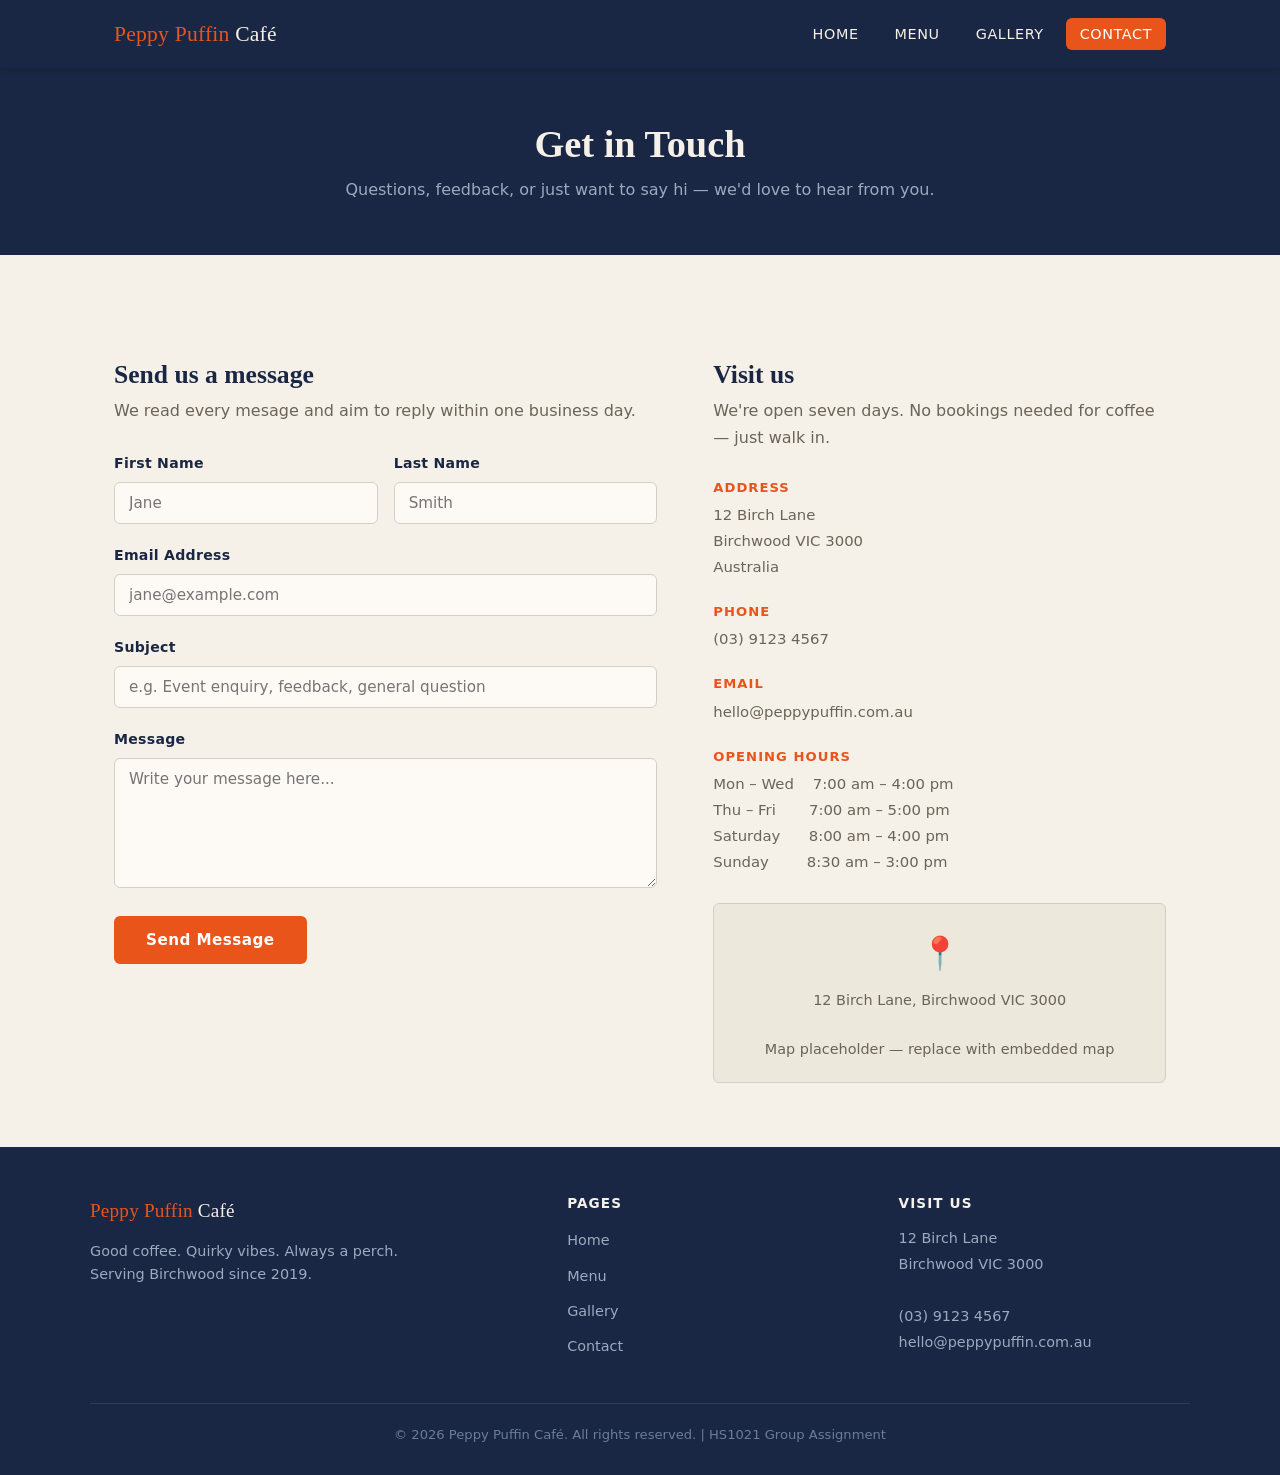
==== contact.html @ 03f6e47d "first commit" ====
<!DOCTYPE html>
<html lang="en">
<head>
    <meta charset="UTF-8">
    <meta name="viewport" content="width=device-width, initial-scale=1.0">
    <title>Contact — Peppy Puffin Café</title>
    <link rel="stylesheet" href="styles.css">
</head>
<body>

    <header>
        <div class="header-inner">
            <a href="index.html" class="logo"><span>Peppy Puffin</span> Café</a>
            <nav>
                <ul>
                    <li><a href="index.html">Home</a></li>
                    <li><a href="menu.html">Menu</a></li>
                    <li><a href="gallery.html">Gallery</a></li>
                    <li><a href="contact.html" class="active">Contact</a></li>
                </ul>
            </nav>
        </div>
    </header>

    <main>

        <section class="page-banner">
            <h1>Get in Touch</h1>
            <p>Questions, feedback, or just want to say hi — we'd love to hear from you.</p>
        </section>

        <section class="contact-section">
            <div class="container">
                <div class="contact-grid">

                    <div class="contact-form">
                        <h2>Send us a message</h2>
                        <p class="form-intro">We read every mesage and aim to reply within one business day.</p>

                        <form action="#" method="post" novalidate>

                            <div class="form-row">
                                <div class="form-group">
                                    <label for="fname">First Name</label>
                                    <input type="text" id="fname" name="first_name" placeholder="Jane" required>
                                </div>
                                <div class="form-group">
                                    <label for="lname">Last Name</label>
                                    <input type="text" id="lname" name="last_name" placeholder="Smith" required>
                                </div>
                            </div>

                            <div class="form-group">
                                <label for="email">Email Address</label>
                                <input type="email" id="email" name="email" placeholder="jane@example.com" required>
                            </div>

                            <div class="form-group">
                                <label for="subj">Subject</label>
                                <input type="text" id="subj" name="subject" placeholder="e.g. Event enquiry, feedback, general question">
                            </div>

                            <div class="form-group">
                                <label for="msg">Message</label>
                                <textarea id="msg" name="message" placeholder="Write your message here..." required></textarea>
                            </div>

                            <button type="submit" class="btn btn-primary">Send Message</button>

                        </form>
                    </div>

                    <div class="contact-info">
                        <h2>Visit us</h2>
                        <p class="info-intro">We're open seven days. No bookings needed for coffee — just walk in.</p>

                        <div class="info-block">
                            <h3>Address</h3>
                            <address>
                                12 Birch Lane<br>
                                Birchwood VIC 3000<br>
                                Australia
                            </address>
                        </div>

                        <div class="info-block">
                            <h3>Phone</h3>
                            <p>(03) 9123 4567</p>
                        </div>

                        <div class="info-block">
                            <h3>Email</h3>
                            <p>hello@peppypuffin.com.au</p>
                        </div>

                        <div class="info-block">
                            <h3>Opening Hours</h3>
                            <p>
                                Mon – Wed &nbsp;&nbsp; 7:00 am – 4:00 pm<br>
                                Thu – Fri &nbsp;&nbsp;&nbsp;&nbsp;&nbsp; 7:00 am – 5:00 pm<br>
                                Saturday &nbsp;&nbsp;&nbsp;&nbsp; 8:00 am – 4:00 pm<br>
                                Sunday &nbsp;&nbsp;&nbsp;&nbsp;&nbsp;&nbsp; 8:30 am – 3:00 pm
                            </p>
                        </div>

                        <div class="map-placeholder">
                            <span>📍</span>
                            <p>12 Birch Lane, Birchwood VIC 3000</p>
                            <p>Map placeholder — replace with embedded map</p>
                        </div>

                    </div>

                </div>
            </div>
        </section>

    </main>

    <footer>
        <div class="footer-inner">
            <div class="footer-brand">
                <a href="index.html" class="logo"><span>Peppy Puffin</span> Café</a>
                <p>Good coffee. Quirky vibes. Always a perch.<br>
                Serving Birchwood since 2019.</p>
            </div>
            <div class="footer-col">
                <h3>Pages</h3>
                <ul>
                    <li><a href="index.html">Home</a></li>
                    <li><a href="menu.html">Menu</a></li>
                    <li><a href="gallery.html">Gallery</a></li>
                    <li><a href="contact.html">Contact</a></li>
                </ul>
            </div>
            <div class="footer-col">
                <h3>Visit Us</h3>
                <address>
                    12 Birch Lane<br>
                    Birchwood VIC 3000<br>
                    <br>
                    (03) 9123 4567<br>
                    hello@peppypuffin.com.au
                </address>
            </div>
        </div>
        <div class="footer-bottom">
            <p>&copy; 2026 Peppy Puffin Café. All rights reserved. | HS1021 Group Assignment</p>
        </div>
    </footer>

</body>
</html>
---- styles.css ----
:root {
    --navy:      #1a2744;
    --cream:     #f5f0e8;
    --orange:    #e8541a;
    --sand:      #ede8dc;
    --offwhite:  #fdfaf5;
    --text:      #2c2c2c;
    --text-muted:#6b6458;
    --border:    #d4cfc6;

    --font-heading: Georgia, 'Times New Roman', serif;
    --font-body:    system-ui, -apple-system, Segoe UI, sans-serif;

    --max-width: 1100px;
    --section-pad: 64px 24px;
    --radius: 6px;
}

*, *::before, *::after {
    box-sizing: border-box;
    margin: 0;
    padding: 0;
}

html {
    scroll-behavior: smooth;
}

body {
    font-family: var(--font-body);
    font-size: 1rem;
    line-height: 1.7;
    color: var(--text);
    background-color: var(--cream);
}

img {
    display: block;
    max-width: 100%;
    height: auto;
}

ul {
    list-style: none;
}

a {
    color: var(--orange);
    text-decoration: none;
}

a:hover {
    text-decoration: underline;
}

h1, h2, h3, h4 {
    font-family: var(--font-heading);
    color: var(--navy);
    line-height: 1.25;
}

h1 { font-size: 2.6rem; }
h2 { font-size: 2rem; }
h3 { font-size: 1.4rem; }
h4 { font-size: 1.1rem; }

p {
    margin-bottom: 1rem;
}

p:last-child {
    margin-bottom: 0;
}

.container {
    max-width: var(--max-width);
    margin: 0 auto;
    padding: 0 24px;
}

.section-title {
    font-size: 1.9rem;
    margin-bottom: 8px;
}

.section-subtitle {
    color: var(--text-muted);
    font-size: 1.05rem;
    margin-bottom: 40px;
}

.btn {
    display: inline-block;
    padding: 13px 30px;
    border-radius: var(--radius);
    font-family: var(--font-body);
    font-size: 0.95rem;
    font-weight: 600;
    letter-spacing: 0.03em;
    cursor: pointer;
    border: 2px solid transparent;
    transition: background-color 0.2s, color 0.2s, border-color 0.2s;
    text-decoration: none;
}

.btn-primary {
    background-color: var(--orange);
    color: #fff;
    border-color: var(--orange);
}

.btn-primary:hover {
    background-color: #c94614;
    border-color: #c9461a;
    text-decoration: none;
}

.btn-outline {
    background-color: transparent;
    color: var(--navy);
    border-color: var(--navy);
}

.btn-outline:hover {
    background-color: var(--navy);
    color: #fff;
    text-decoration: none;
}

header {
    background-color: var(--navy);
    position: sticky;
    top: 0;
    z-index: 100;
    box-shadow: 0 2px 8px rgba(0,0,0,0.18);
}

.header-inner {
    max-width: var(--max-width);
    margin: 0 auto;
    padding: 0 24px;
    display: flex;
    align-items: center;
    justify-content: space-between;
    height: 68px;
}

.logo {
    font-family: var(--font-heading);
    font-size: 1.35rem;
    color: var(--cream);
    text-decoration: none;
    letter-spacing: 0.01em;
}

.logo span {
    color: var(--orange);
}

nav ul {
    display: flex;
    gap: 8px;
}

nav ul li a {
    color: var(--cream);
    padding: 8px 14px;
    border-radius: var(--radius);
    font-size: 0.9rem;
    font-weight: 500;
    letter-spacing: 0.04em;
    text-transform: uppercase;
    text-decoration: none;
    transition: background-color 0.2s, color 0.2s;
}

nav ul li a:hover,
nav ul li a.active {
    background-color: var(--orange);
    color: #fff;
}

footer {
    background-color: var(--navy);
    color: #b8c4d8;
    padding: 48px 24px 28px;
}

.footer-inner {
    max-width: var(--max-width);
    margin: 0 auto;
    display: grid;
    grid-template-columns: 1.5fr 1fr 1fr;
    gap: 40px;
    padding-bottom: 36px;
    border-bottom: 1px solid rgba(255,255,255,0.1);
}

.footer-brand .logo {
    display: inline-block;
    margin-bottom: 12px;
    font-size: 1.2rem;
}

.footer-brand p {
    font-size: 0.9rem;
    line-height: 1.6;
    color: #9aaabf;
    margin-bottom: 0;
}

.footer-col h3 {
    color: var(--cream);
    font-size: 0.85rem;
    text-transform: uppercase;
    letter-spacing: 0.08em;
    margin-bottom: 14px;
    font-family: var(--font-body);
}

.footer-col ul li {
    margin-bottom: 8px;
}

.footer-col ul li a {
    color: #9aaabf;
    font-size: 0.9rem;
    transition: color 0.2s;
}

.footer-col ul li a:hover {
    color: var(--orange);
    text-decoration: none;
}

.footer-col address {
    font-style: normal;
    font-size: 0.9rem;
    color: #9aaabf;
    line-height: 1.8;
}

.footer-bottom {
    max-width: var(--max-width);
    margin: 0 auto;
    padding-top: 20px;
    font-size: 0.82rem;
    color: #6b7d96;
    text-align: center;
}

.hero {
    background-color: var(--navy);
    background-image: url('images/hero.jpg');
    background-size: cover;
    background-position: center;
    position: relative;
    min-height: 520px;
    display: flex;
    align-items: center;
}

.hero::before {
    content: '';
    position: absolute;
    inset: 0;
    background: linear-gradient(to right, rgba(26,39,68,0.88) 45%, rgba(26,39,68,0.3));
}

.hero-content {
    position: relative;
    max-width: var(--max-width);
    margin: 0 auto;
    padding: 80px 24px;
    max-width: 580px;
    padding-left: 24px;
}

.hero > .hero-content {
    width: 100%;
    max-width: var(--max-width);
    margin: 0 auto;
}

.hero-text {
    max-width: 500px;
}

.hero-eyebrow {
    display: inline-block;
    font-size: 0.8rem;
    font-weight: 700;
    letter-spacing: 0.12em;
    text-transform: uppercase;
    color: var(--orange);
    margin-bottom: 16px;
}

.hero h1 {
    color: #fff;
    font-size: 3rem;
    margin-bottom: 16px;
    line-height: 1.15;
}

.hero p {
    color: #ccd6e8;
    font-size: 1.1rem;
    margin-bottom: 32px;
    line-height: 1.65;
}

.hero-actions {
    display: flex;
    gap: 14px;
    flex-wrap: wrap;
}

.features {
    padding: var(--section-pad);
    background-color: var(--offwhite);
}

.features .container {
    text-align: center;
}

.features-grid {
    display: grid;
    grid-template-columns: repeat(3, 1fr);
    gap: 28px;
    margin-top: 40px;
}

.feature-card {
    background-color: var(--cream);
    border: 1px solid var(--border);
    border-radius: var(--radius);
    padding: 36px 28px;
    text-align: center;
    transition: transform 0.2s, box-shadow 0.2s;
}

.feature-card:hover {
    transform: translateY(-4px);
    box-shadow: 0 8px 24px rgba(26,39,68,0.1);
}

.feature-icon {
    font-size: 2.4rem;
    margin-bottom: 16px;
    display: block;
}

.feature-card h3 {
    margin-bottom: 10px;
    font-size: 1.2rem;
}

.feature-card p {
    color: var(--text-muted);
    font-size: 0.95rem;
    margin-bottom: 0;
}

.about {
    padding: var(--section-pad);
    background-color: var(--cream);
}

.about-grid {
    display: grid;
    grid-template-columns: 1.2fr 1fr;
    gap: 60px;
    align-items: start;
}

.about-text h2 {
    margin-bottom: 20px;
}

.about-text p {
    color: var(--text-muted);
    line-height: 1.8;
}

.hours-box {
    background-color: var(--sand);
    border-radius: var(--radius);
    padding: 32px;
    border: 1px solid var(--border);
}

.hours-box h3 {
    margin-bottom: 20px;
    font-size: 1.2rem;
}

.hours-table {
    width: 100%;
    border-collapse: collapse;
}

.hours-table tr {
    border-bottom: 1px solid var(--border);
}

.hours-table tr:last-child {
    border-bottom: none;
}

.hours-table td {
    padding: 9px 0;
    font-size: 0.92rem;
}

.hours-table td:last-child {
    text-align: right;
    color: var(--text-muted);
}

.hours-table .today td {
    font-weight: 600;
    color: var(--navy);
}

.cta-banner {
    background-color: var(--orange);
    padding: 56px 24px;
    text-align: center;
}

.cta-banner h2 {
    color: #fff;
    font-size: 2rem;
    margin-bottom: 10px;
}

.cta-banner p {
    color: rgba(255,255,255,0.88);
    font-size: 1.05rem;
    margin-bottom: 28px;
}

.cta-banner .btn-outline {
    color: #fff;
    border-color: #fff;
}

.cta-banner .btn-outline:hover {
    background-color: #fff;
    color: var(--orange);
}

.page-banner {
    background-color: var(--navy);
    padding: 52px 24px;
    text-align: center;
}

.page-banner h1 {
    color: var(--cream);
    font-size: 2.4rem;
    margin-bottom: 8px;
}

.page-banner p {
    color: #9aaabf;
    font-size: 1rem;
    margin-bottom: 0;
}

.menu-section {
    padding: var(--section-pad);
}

.menu-section:nth-child(odd) {
    background-color: var(--offwhite);
}

.menu-section:nth-child(even) {
    background-color: var(--cream);
}

.menu-categories {
    display: grid;
    grid-template-columns: repeat(2, 1fr);
    gap: 32px;
    margin-top: 40px;
}

.menu-category {
    background-color: var(--sand);
    border-radius: var(--radius);
    padding: 28px;
    border: 1px solid var(--border);
}

.menu-category h3 {
    font-size: 1.15rem;
    margin-bottom: 6px;
    color: var(--navy);
}

.menu-category .category-desc {
    font-size: 0.85rem;
    color: var(--text-muted);
    margin-bottom: 18px;
    border-bottom: 1px solid var(--border);
    padding-bottom: 14px;
}

.menu-item {
    display: flex;
    justify-content: space-between;
    align-items: baseline;
    padding: 8px 0;
    border-bottom: 1px dotted var(--border);
    font-size: 0.93rem;
}

.menu-item:last-child {
    border-bottom: none;
}

.item-name {
    color: var(--text);
    font-weight: 500;
}

.item-note {
    display: block;
    font-size: 0.8rem;
    color: var(--text-muted);
    font-weight: 400;
}

.menu-subheading {
    margin-top: 24px;
    margin-bottom: 6px;
    font-size: 1rem;
}

.item-price {
    color: var(--orange);
    font-weight: 600;
    white-space: nowrap;
    margin-left: 12px;
}

.gallery-section {
    padding: var(--section-pad);
    background-color: var(--cream);
}

.gallery-grid {
    display: grid;
    grid-template-columns: repeat(3, 1fr);
    gap: 20px;
    margin-top: 40px;
}

.gallery-grid figure {
    border-radius: var(--radius);
    overflow: hidden;
    background-color: var(--sand);
    border: 1px solid var(--border);
}

.gallery-grid figure img {
    width: 100%;
    height: 220px;
    object-fit: cover;
    transition: transform 0.3s;
}

.gallery-grid figure:hover img {
    transform: scale(1.04);
}

.gallery-grid figcaption {
    padding: 10px 14px;
    font-size: 0.85rem;
    color: var(--text-muted);
}

.contact-section {
    padding: var(--section-pad);
    background-color: var(--cream);
}

.contact-grid {
    display: grid;
    grid-template-columns: 1.2fr 1fr;
    gap: 56px;
    margin-top: 40px;
    align-items: start;
}

.contact-form h2 {
    font-size: 1.6rem;
    margin-bottom: 6px;
}

.contact-form .form-intro {
    color: var(--text-muted);
    margin-bottom: 28px;
}

.form-group {
    margin-bottom: 20px;
}

.form-group label {
    display: block;
    font-size: 0.88rem;
    font-weight: 600;
    color: var(--navy);
    margin-bottom: 6px;
    letter-spacing: 0.02em;
}

.form-group input,
.form-group textarea,
.form-group select {
    width: 100%;
    padding: 11px 14px;
    border: 1px solid var(--border);
    border-radius: var(--radius);
    background-color: var(--offwhite);
    font-family: var(--font-body);
    font-size: 0.95rem;
    color: var(--text);
    transition: border-color 0.2s, box-shadow 0.2s;
}

.form-group input:focus,
.form-group textarea:focus,
.form-group select:focus {
    outline: none;
    border-color: var(--orange);
    box-shadow: 0 0 0 3px rgba(232,84,26,0.12);
}

.form-group textarea {
    height: 130px;
    resize: vertical;
}

.form-row {
    display: grid;
    grid-template-columns: 1fr 1fr;
    gap: 16px;
}

.contact-info h2 {
    font-size: 1.6rem;
    margin-bottom: 6px;
}

.contact-info .info-intro {
    color: var(--text-muted);
    margin-bottom: 28px;
}

.info-block {
    margin-bottom: 24px;
}

.info-block h3 {
    font-size: 0.82rem;
    text-transform: uppercase;
    letter-spacing: 0.08em;
    color: var(--orange);
    font-family: var(--font-body);
    font-weight: 700;
    margin-bottom: 6px;
}

.info-block p,
.info-block address {
    font-style: normal;
    font-size: 0.93rem;
    color: var(--text-muted);
    line-height: 1.75;
    margin-bottom: 0;
}

.map-placeholder {
    margin-top: 28px;
    background-color: var(--sand);
    border: 1px solid var(--border);
    border-radius: var(--radius);
    height: 180px;
    display: flex;
    flex-direction: column;
    align-items: center;
    justify-content: center;
    color: var(--text-muted);
    font-size: 0.9rem;
    gap: 8px;
}

.map-placeholder span {
    font-size: 2rem;
}

@media (max-width: 900px) {

    .features-grid {
        grid-template-columns: 1fr 1fr;
    }

    .menu-categories {
        grid-template-columns: 1fr;
    }

    .gallery-grid {
        grid-template-columns: repeat(2, 1fr);
    }

    .footer-inner {
        grid-template-columns: 1fr 1fr;
    }

    .footer-brand {
        grid-column: 1 / -1;
    }

    .about-grid {
        grid-template-columns: 1fr;
        gap: 36px;
    }

    .contact-grid {
        grid-template-columns: 1fr;
        gap: 40px;
    }
}

@media (max-width: 640px) {

    h1 { font-size: 2rem; }
    h2 { font-size: 1.6rem; }

    .hero h1 { font-size: 2.2rem; }

    :root {
        --section-pad: 40px 16px;
    }

    .header-inner {
        flex-direction: column;
        height: auto;
        padding: 14px 16px;
        gap: 10px;
    }

    nav ul {
        flex-wrap: wrap;
        justify-content: center;
        gap: 4px;
    }

    nav ul li a {
        font-size: 0.8rem;
        padding: 6px 10px;
    }

    .hero-content {
        padding: 60px 16px;
    }

    .hero-actions {
        flex-direction: column;
    }

    .hero-actions .btn {
        text-align: center;
    }

    .features-grid {
        grid-template-columns: 1fr;
    }

    .gallery-grid {
        grid-template-columns: 1fr;
    }

    .footer-inner {
        grid-template-columns: 1fr;
        gap: 28px;
    }

    .form-row {
        grid-template-columns: 1fr;
    }

    .page-banner h1 {
        font-size: 1.8rem;
    }
}
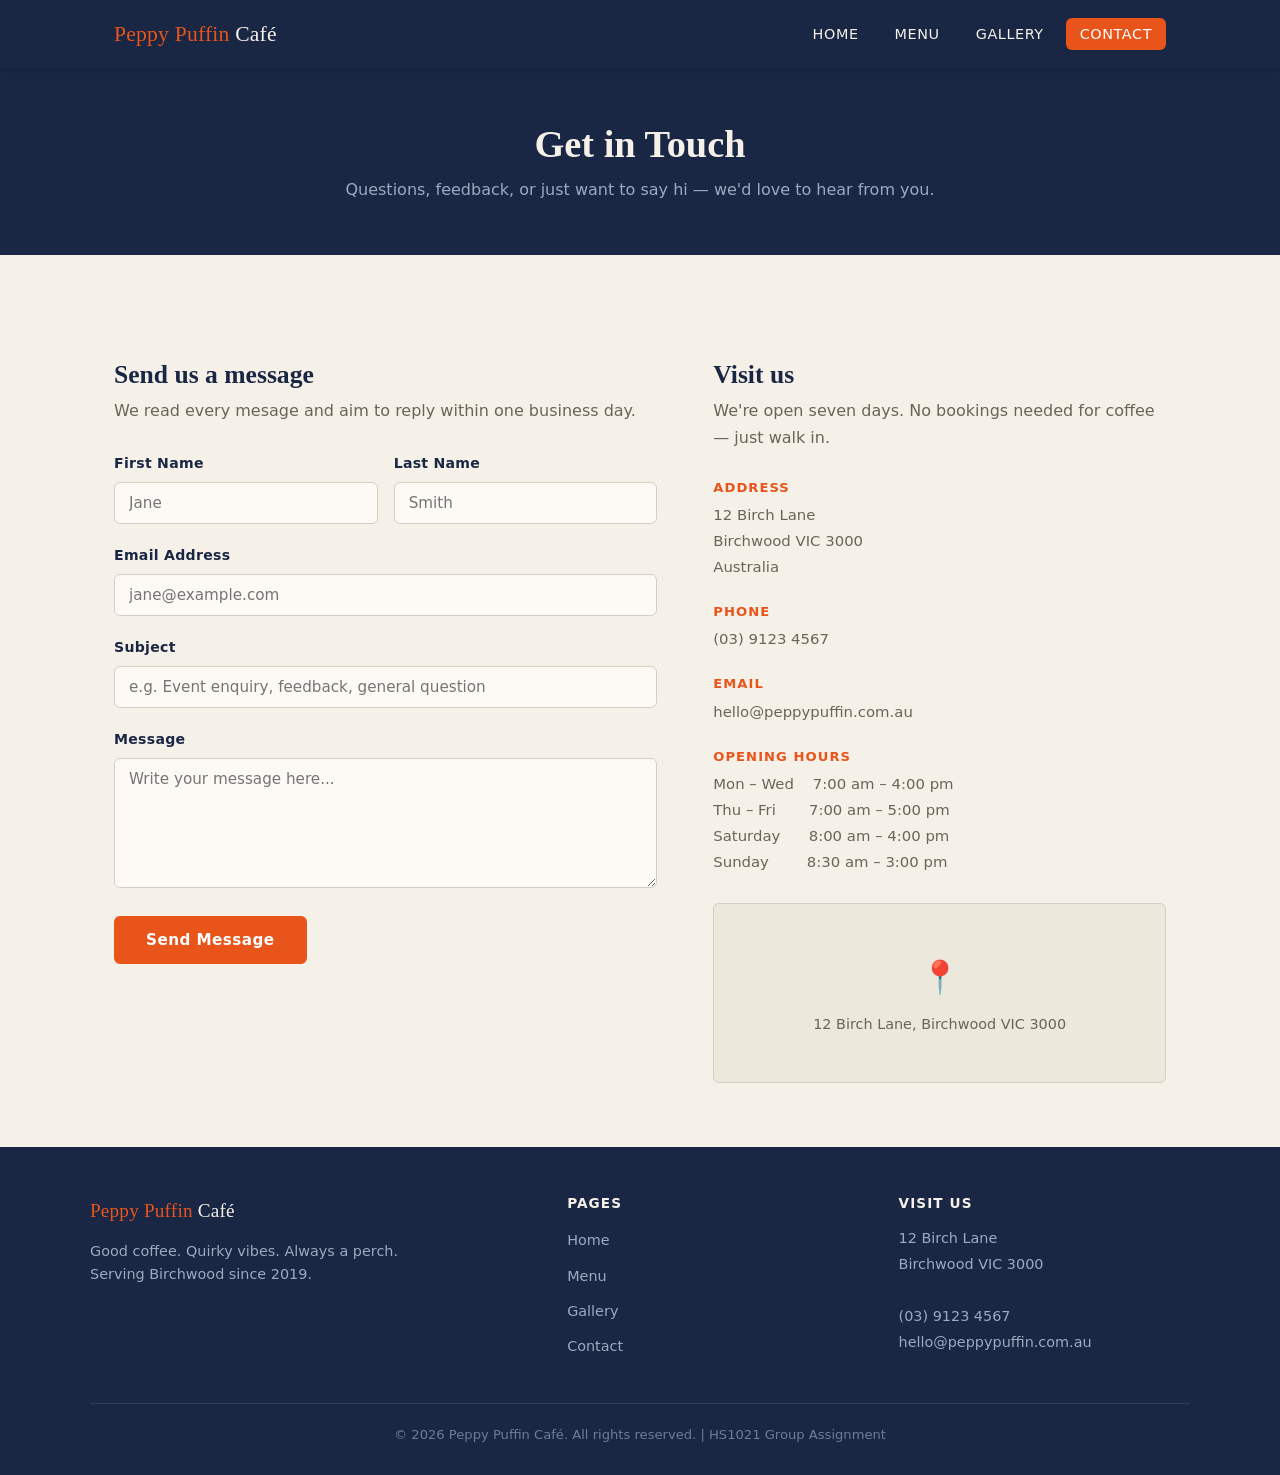
==== commit 40b59104: "Remove map placeholder text from contact section" ====
--- a/contact.html
+++ b/contact.html
@@ -106,7 +106,6 @@
                         <div class="map-placeholder">
                             <span>📍</span>
                             <p>12 Birch Lane, Birchwood VIC 3000</p>
-                            <p>Map placeholder — replace with embedded map</p>
                         </div>
 
                     </div>
